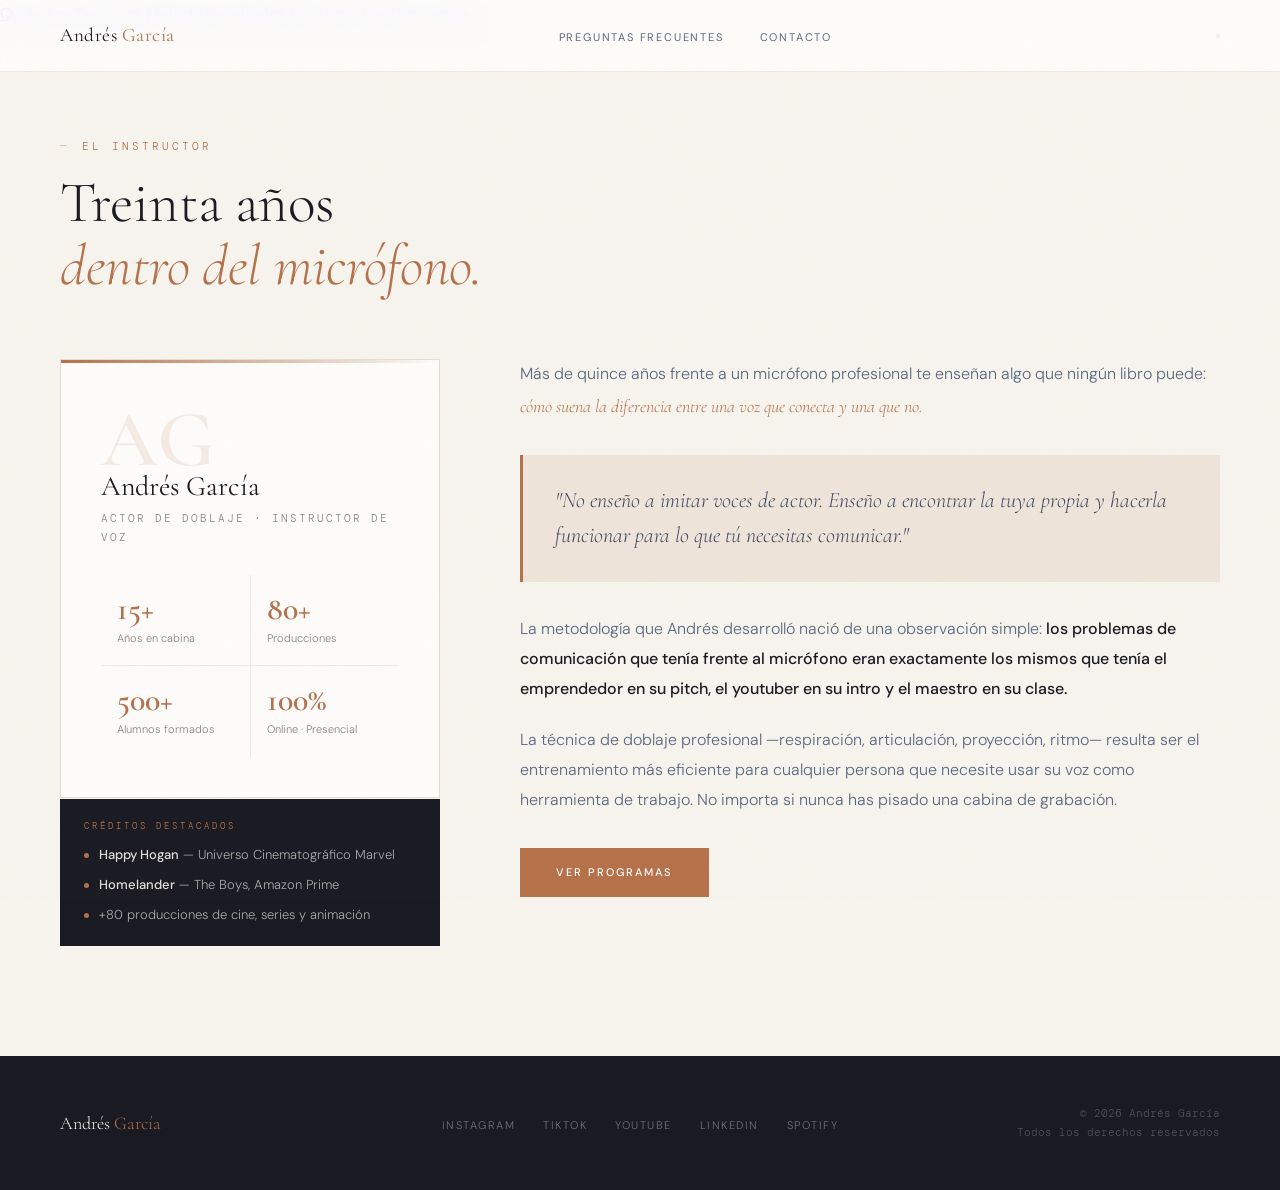
==== Pages/Acerca.html @ 33f65201 "Update: Added new folders and structure" ====
<!DOCTYPE html>
<html>
    <head>
        <meta charset="UTF-8">
        <meta name="viewport" content="width=device-width, initial-scale=1.0">
        <title>Andrés García — Acerca de Mi</title>
        <link rel="preconnect" href="https://fonts.googleapis.com">
        <link rel="stylesheet" href="../Style/style.css">
        <link href="https://fonts.googleapis.com/css2?family=Cormorant+Garamond:ital,wght@0,300;0,400;0,600;1,300;1,400&family=DM+Sans:wght@300;400;500&family=DM+Mono:wght@400&display=swap" rel="stylesheet">
    </head>

    <body>
    <!-- NAV -->
    <nav id="main-nav">
        <a href="../index.html" class="nav-name">Andrés <span>García</span></a>
            <ul class="nav-links">
                <li><a href="Faq.html">Preguntas frecuentes</a></li>
                <li><a href="../index.html#contacto">Contacto</a></li>
            </ul>
              <!-- <a href="#servicios" class="nav-cta">Ver Programas</a> -->
        <button class="nav-hamburger" id="hamburger" aria-label="Menú" onclick="toggleMenu()">
            <span></span><span></span><span></span>
        </button>
    </nav>

    <!-- MOBILE MENU -->
    <div class="mobile-menu" id="mobile-menu">
    <a href="#quien"       onclick="closeMenu()">Quién soy</a>
    <a href="#servicios"   onclick="closeMenu()">Servicios</a>
    <a href="#metodo"      onclick="closeMenu()">Método</a>
    <a href="#testimonios" onclick="closeMenu()">Resultados</a>
    <a href="#contacto"    onclick="closeMenu()">Contacto</a>
    <a href="#servicios" class="m-cta" onclick="closeMenu()">Ver Programas →</a>
    </div>

    <!-- QUIÉN ES -->
    <section id="quien" class="reveal">
    <div class="s-tag">El instructor</div>
    <h2>Treinta años<br><em>dentro del micrófono.</em></h2>
    <div class="quien-grid">
        <div>
        <div class="quien-card">
            <div class="quien-initial">AG</div>
            <div class="quien-name">Andrés García</div>
            <div class="quien-title">Actor de Doblaje · Instructor de Voz</div>
            <div class="quien-stats">
            <div class="qs">
                <div class="qs-num">15+</div>
                <div class="qs-label">Años en cabina</div>
            </div>
            <div class="qs">
                <div class="qs-num">80+</div>
                <div class="qs-label">Producciones</div>
            </div>
            <div class="qs">
                <div class="qs-num">500+</div>
                <div class="qs-label">Alumnos formados</div>
            </div>
            <div class="qs">
                <div class="qs-num">100%</div>
                <div class="qs-label">Online · Presencial</div>
            </div>
            </div>
        </div>
        <div class="cred-box">
            <div class="cb-label">Créditos destacados</div>
            <div class="cb-items">
            <div class="cb-item">
                <div class="cb-dot"></div>
                <div class="cb-text"><strong>Happy Hogan</strong> — Universo Cinematográfico Marvel</div>
            </div>
            <div class="cb-item">
                <div class="cb-dot"></div>
                <div class="cb-text"><strong>Homelander</strong> — The Boys, Amazon Prime</div>
            </div>
            <div class="cb-item">
                <div class="cb-dot"></div>
                <div class="cb-text">+80 producciones de cine, series y animación</div>
            </div>
            </div>
        </div>
        </div>

        <div class="quien-bio">
        <p>
            Más de quince años frente a un micrófono profesional te enseñan algo que ningún libro puede: <em>cómo suena la diferencia entre una voz que conecta y una que no.</em>
        </p>
        <div class="quien-pull">
            "No enseño a imitar voces de actor. Enseño a encontrar la tuya propia y hacerla funcionar para lo que tú necesitas comunicar."
        </div>
        <p>
            La metodología que Andrés desarrolló nació de una observación simple: <strong>los problemas de comunicación que tenía frente al micrófono eran exactamente los mismos que tenía el emprendedor en su pitch, el youtuber en su intro y el maestro en su clase.</strong>
        </p>
        <p>
            La técnica de doblaje profesional —respiración, articulación, proyección, ritmo— resulta ser el entrenamiento más eficiente para cualquier persona que necesite usar su voz como herramienta de trabajo. No importa si nunca has pisado una cabina de grabación.
        </p>
        <a href="#servicios" class="btn-primary" style="margin-top:12px;">Ver Programas</a>
        </div>
    </div>
    </section>

    <!-- FOOTER -->
    <footer>
        <div class="ft-name">Andrés <span>García</span></div>
            <ul class="ft-links">
                <li><a href="#">Instagram</a></li>
                <li><a href="#">TikTok</a></li>
                <li><a href="#">YouTube</a></li>
                <li><a href="#">LinkedIn</a></li>
                <li><a href="#">Spotify</a></li>
            </ul>
        <div class="ft-right">© 2026 Andrés García<br>Todos los derechos reservados</div>
    </footer>


        <script>

        // ── NAV SCROLL ──
        window.addEventListener('scroll', () => {
        document.getElementById('main-nav').classList.toggle('scrolled', scrollY > 40);
        });

        // ── AUDIENCE TABS ──
        function switchAudience(id, btn) {
        document.querySelectorAll('.an-btn').forEach(b => b.classList.remove('active'));
        document.querySelectorAll('.audience-panel').forEach(p => p.classList.remove('active'));
        btn.classList.add('active');
        document.getElementById('panel-' + id).classList.add('active');
        }

        // ── FAQ ──
        function toggleFaq(btn) {
        const item = btn.parentElement;
        const isOpen = item.classList.contains('open');
        document.querySelectorAll('.faq-item').forEach(i => i.classList.remove('open'));
        if (!isOpen) item.classList.add('open');
        }

        // ── SCROLL REVEAL ──
        const observer = new IntersectionObserver(entries => {
        entries.forEach(e => { if (e.isIntersecting) e.target.classList.add('visible'); });
        }, { threshold: 0.08 });
        document.querySelectorAll('.reveal').forEach(el => observer.observe(el));

        // ── MOBILE MENU ──
        function toggleMenu() {
        const menu = document.getElementById('mobile-menu');
        const btn  = document.getElementById('hamburger');
        menu.classList.toggle('open');
        btn.classList.toggle('open');
        document.body.style.overflow = menu.classList.contains('open') ? 'hidden' : '';
        }
        function closeMenu() {
        document.getElementById('mobile-menu').classList.remove('open');
        document.getElementById('hamburger').classList.remove('open');
        document.body.style.overflow = '';
        }
        // Close menu on resize to desktop
        window.addEventListener('resize', () => {
        if (window.innerWidth > 768) closeMenu();
        });
        </script>

    </body>
</html>
---- Style/style.css ----
:root {
  --ink:     #1A1A22;
  --ink-2:   #2E2E3A;
  --slate:   #3D4860;
  --slate-l: #5A6880;
  --copper:  #B5714A;
  --copper-l:#D4916A;
  --copper-dim: rgba(181,113,74,0.12);
  --cream:   #F7F4EE;
  --cream-2: #EDEAE2;
  --cream-3: #E2DDD4;
  --muted:   #8A8680;
  --white:   #FDFCFA;
  --fs-xs:   11px;
  --fs-sm:   13px;
  --fs-base: 16px;
  --fs-lg:   20px;
  --fs-xl:   28px;
}

*, *::before, *::after { box-sizing: border-box; margin: 0; padding: 0; }
html { scroll-behavior: smooth; font-size: 16px; }

body {
  background: var(--white);
  color: var(--ink);
  font-family: 'DM Sans', sans-serif;
  font-weight: 300;
  line-height: 1.7;
  overflow-x: hidden;
}

/* ── GRAIN OVERLAY ── */
body::before {
  content: '';
  position: fixed; inset: 0; z-index: 999;
  pointer-events: none;
  opacity: 0.025;
  background-image: url("data:image/svg+xml,%3Csvg viewBox='0 0 256 256' xmlns='http://www.w3.org/2000/svg'%3E%3Cfilter id='noise'%3E%3CfeTurbulence type='fractalNoise' baseFrequency='0.9' numOctaves='4' stitchTiles='stitch'/%3E%3C/filter%3E%3Crect width='100%25' height='100%25' filter='url(%23noise)'/%3E%3C/svg%3E");
  background-size: 200px;
}

/* ── NAV ── */
nav {
  position: fixed; top: 0; left: 0; right: 0; z-index: 100;
  padding: 0 60px;
  height: 72px;
  display: flex; align-items: center; justify-content: space-between;
  background: rgba(253,252,250,0.92);
  backdrop-filter: blur(12px);
  border-bottom: 1px solid var(--cream-2);
  transition: box-shadow 0.3s;
}
nav.scrolled { box-shadow: 0 2px 24px rgba(26,26,34,0.06); }

.nav-name {
  font-family: 'Cormorant Garamond', serif;
  font-size: 19px; font-weight: 400;
  letter-spacing: 0.5px;
  color: var(--ink); text-decoration: none;
}
.nav-name span { color: var(--copper); }

.nav-links { display: flex; gap: 36px; list-style: none; }
.nav-links a {
  text-decoration: none; color: var(--slate-l);
  font-size: var(--fs-xs); letter-spacing: 1.8px; text-transform: uppercase;
  font-weight: 400; transition: color 0.25s;
}
.nav-links a:hover { color: var(--copper); }

.nav-cta {
  background: var(--ink); color: var(--cream);
  padding: 11px 26px; text-decoration: none;
  font-size: var(--fs-xs); letter-spacing: 2px; text-transform: uppercase;
  font-weight: 500; transition: background 0.25s, transform 0.2s;
  font-family: 'DM Sans', sans-serif;
}
.nav-cta:hover { background: var(--slate); transform: translateY(-1px); }

/* ── HERO ── */
#hero {
  min-height: 100vh;
  display: grid; grid-template-columns: 1fr 1fr;
  padding-top: 72px;
  position: relative; overflow: hidden;
}

.hero-left {
  padding: 100px 60px 80px;
  display: flex; flex-direction: column; justify-content: center;
  position: relative; z-index: 2;
}

.hero-right {
  background: var(--ink);
  position: relative; overflow: hidden;
  display: flex; align-items: center; justify-content: center;
}

/* Animated concentric arcs representing sound waves */
.arc-container {
  position: absolute; inset: 0;
  display: flex; align-items: center; justify-content: center;
  overflow: hidden;
}
.arc {
  position: absolute;
  border: 1px solid rgba(181,113,74,0.2);
  border-radius: 50%;
  animation: arcPulse 3s ease-in-out infinite;
}
@keyframes arcPulse {
  0%, 100% { opacity: 0.15; transform: scale(1); }
  50%       { opacity: 0.4;  transform: scale(1.03); }
}

.hero-mic {
  position: relative; z-index: 2;
  text-align: center;
}
.mic-symbol {
  font-size: 80px; display: block;
  filter: drop-shadow(0 0 40px rgba(181,113,74,0.3));
  animation: float 4s ease-in-out infinite;
}
@keyframes float {
  0%, 100% { transform: translateY(0); }
  50%       { transform: translateY(-10px); }
}

.hero-credential {
  margin-top: 28px; padding: 16px 24px;
  border: 1px solid rgba(181,113,74,0.25);
  background: rgba(181,113,74,0.08);
  text-align: center;
}
.cred-label {
  font-size: 9px; letter-spacing: 3px; text-transform: uppercase;
  color: var(--copper); display: block; margin-bottom: 8px;
  font-family: 'DM Mono', monospace;
}
.cred-names {
  font-family: 'Cormorant Garamond', serif;
  font-size: 15px; font-style: italic;
  color: rgba(247,244,238,0.7); line-height: 1.6;
}

.hero-eyebrow {
  font-size: var(--fs-xs); letter-spacing: 3px; text-transform: uppercase;
  color: var(--copper); margin-bottom: 28px;
  display: flex; align-items: center; gap: 14px;
  font-family: 'DM Mono', monospace;
}
.hero-eyebrow::before {
  content: ''; width: 32px; height: 1px; background: var(--copper);
}

h1 {
  font-family: 'Cormorant Garamond', serif;
  font-size: clamp(48px, 5.5vw, 80px);
  font-weight: 300; line-height: 1.05;
  letter-spacing: -0.5px;
  margin-bottom: 8px;
}
h1 strong {
  font-weight: 600; display: block;
  color: var(--slate);
}
h1 em {
  font-style: italic; color: var(--copper);
  display: block;
}

.hero-tagline {
  font-family: 'Cormorant Garamond', serif;
  font-size: 20px; font-style: italic;
  color: var(--muted); margin: 24px 0 40px;
  line-height: 1.6; max-width: 400px;
  border-left: 2px solid var(--copper-dim);
  padding-left: 20px;
}

.hero-btns { display: flex; gap: 14px; flex-wrap: wrap; }
.btn-primary {
  background: var(--copper); color: var(--white);
  padding: 15px 36px; border: none; cursor: pointer;
  font-family: 'DM Sans', sans-serif;
  font-size: var(--fs-xs); font-weight: 500;
  letter-spacing: 2px; text-transform: uppercase;
  text-decoration: none; display: inline-block;
  transition: background 0.25s, transform 0.2s, box-shadow 0.3s;
}
.btn-primary:hover {
  background: var(--copper-l);
  transform: translateY(-2px);
  box-shadow: 0 8px 28px rgba(181,113,74,0.3);
}
.btn-outline {
  background: transparent; color: var(--ink);
  padding: 14px 36px;
  border: 1px solid var(--cream-3);
  cursor: pointer; font-family: 'DM Sans', sans-serif;
  font-size: var(--fs-xs); letter-spacing: 2px; text-transform: uppercase;
  text-decoration: none; display: inline-block;
  transition: border-color 0.25s, color 0.25s;
}
.btn-outline:hover { border-color: var(--copper); color: var(--copper); }

/* Use cases strip */
.use-strip {
  margin-top: 56px; padding-top: 32px;
  border-top: 1px solid var(--cream-2);
  display: flex; gap: 28px; flex-wrap: wrap;
}
.use-item {
  display: flex; align-items: center; gap: 8px;
}
.use-dot {
  width: 6px; height: 6px; background: var(--copper);
  border-radius: 50%; flex-shrink: 0;
}
.use-text {
  font-size: var(--fs-xs); letter-spacing: 1px;
  color: var(--muted); text-transform: uppercase;
}

/* ── SECTION BASE ── */
section { padding: 110px 60px; }
.s-tag {
  font-size: var(--fs-xs); letter-spacing: 3px; text-transform: uppercase;
  color: var(--copper); margin-bottom: 16px;
  font-family: 'DM Mono', monospace;
  display: flex; align-items: center; gap: 12px;
}
.s-tag::before { content: '—'; opacity: 0.5; }

h2 {
  font-family: 'Cormorant Garamond', serif;
  font-size: clamp(36px, 4.5vw, 60px);
  font-weight: 300; line-height: 1.1;
  letter-spacing: -0.3px;
  margin-bottom: 20px;
}
h2 em { font-style: italic; color: var(--copper); }
h2 strong { font-weight: 600; }

/* ── PROBLEMA / PROPUESTA ── */
#problema {
  background: var(--ink);
  color: var(--cream);
  display: grid; grid-template-columns: 1fr 1fr;
  gap: 100px; align-items: center;
}
#problema h2 { color: var(--cream); }
#problema h2 em { color: var(--copper-l); }
#problema .s-tag { color: var(--copper-l); }
#problema .s-tag::before { color: rgba(212,145,106,0.4); }

.problema-intro {
  font-family: 'Cormorant Garamond', serif;
  font-size: 22px; font-style: italic;
  color: rgba(247,244,238,0.6); line-height: 1.7;
  margin-bottom: 32px;
}
.problema-p {
  font-size: 15px; color: rgba(247,244,238,0.55);
  line-height: 1.9; margin-bottom: 16px;
}
.problema-p strong { color: rgba(247,244,238,0.85); font-weight: 500; }

.use-cases-grid {
  display: grid; grid-template-columns: 1fr 1fr;
  gap: 2px;
}
.use-case {
  background: var(--ink-2);
  padding: 32px 28px;
  border: 1px solid rgba(255,255,255,0.05);
  transition: border-color 0.3s, background 0.3s;
  cursor: default;
}
.use-case:hover {
  border-color: rgba(181,113,74,0.3);
  background: rgba(181,113,74,0.05);
}
.uc-icon { font-size: 28px; margin-bottom: 16px; display: block; }
.uc-title {
  font-family: 'Cormorant Garamond', serif;
  font-size: 20px; font-weight: 600;
  color: var(--cream); margin-bottom: 8px;
  line-height: 1.2;
}
.uc-desc {
  font-size: 13px; color: rgba(247,244,238,0.45);
  line-height: 1.7;
}
.uc-need {
  margin-top: 14px; padding-top: 14px;
  border-top: 1px solid rgba(255,255,255,0.06);
  font-size: var(--fs-xs); letter-spacing: 1.5px; text-transform: uppercase;
  color: var(--copper);
  font-family: 'DM Mono', monospace;
}

/* ── QUIÉN ES ── */
#quien { background: var(--cream); }
.quien-grid {
  display: grid; grid-template-columns: 380px 1fr;
  gap: 80px; align-items: start;
  margin-top: 60px;
}
.quien-card {
  background: var(--white);
  border: 1px solid var(--cream-3);
  padding: 40px;
  position: relative;
}
.quien-card::before {
  content: '';
  position: absolute; top: 0; left: 0; right: 0; height: 3px;
  background: linear-gradient(to right, var(--copper), transparent);
}
.quien-initial {
  font-family: 'Cormorant Garamond', serif;
  font-size: 80px; font-weight: 600;
  color: var(--copper-dim); line-height: 1;
  margin-bottom: -10px;
}
.quien-name {
  font-family: 'Cormorant Garamond', serif;
  font-size: 28px; font-weight: 400;
  color: var(--ink); line-height: 1.2; margin-bottom: 6px;
}
.quien-title {
  font-size: var(--fs-xs); letter-spacing: 2px; text-transform: uppercase;
  color: var(--muted); margin-bottom: 28px;
  font-family: 'DM Mono', monospace;
}
.quien-stats {
  display: grid; grid-template-columns: 1fr 1fr;
  gap: 1px; background: var(--cream-2);
  margin-top: 28px;
}
.qs {
  background: var(--white); padding: 18px 16px;
}
.qs-num {
  font-family: 'Cormorant Garamond', serif;
  font-size: 32px; font-weight: 600;
  color: var(--copper); line-height: 1;
}
.qs-label { font-size: 11px; color: var(--muted); margin-top: 4px; }

.cred-box {
  background: var(--ink); padding: 20px 24px;
  margin-top: 1px;
}
.cb-label {
  font-size: 9px; letter-spacing: 3px; text-transform: uppercase;
  color: var(--copper); margin-bottom: 10px;
  font-family: 'DM Mono', monospace;
}
.cb-items { display: flex; flex-direction: column; gap: 8px; }
.cb-item {
  display: flex; align-items: center; gap: 10px;
}
.cb-dot { width: 5px; height: 5px; background: var(--copper); border-radius: 50%; flex-shrink: 0; }
.cb-text { font-size: 13px; color: rgba(247,244,238,0.65); }
.cb-text strong { color: rgba(247,244,238,0.9); font-weight: 500; }

.quien-bio p {
  font-size: 16px; color: var(--slate-l);
  line-height: 1.9; margin-bottom: 20px;
}
.quien-bio p strong { color: var(--ink); font-weight: 500; }
.quien-bio p em {
  font-family: 'Cormorant Garamond', serif;
  font-style: italic; font-size: 18px; color: var(--copper);
}

.quien-pull {
  margin: 32px 0;
  padding: 28px 32px;
  background: var(--copper-dim);
  border-left: 3px solid var(--copper);
  font-family: 'Cormorant Garamond', serif;
  font-size: 22px; font-style: italic;
  color: var(--slate); line-height: 1.6;
}

/* ── SERVICIOS ── */
#servicios { background: var(--white); }
.audience-nav {
  display: flex; gap: 0; margin: 48px 0 0;
  border-bottom: 1px solid var(--cream-2);
}
.an-btn {
  background: none; border: none; cursor: pointer;
  padding: 16px 32px; color: var(--muted);
  font-family: 'DM Sans', sans-serif;
  font-size: var(--fs-xs); letter-spacing: 2px; text-transform: uppercase;
  position: relative; transition: color 0.25s;
  font-weight: 400;
}
.an-btn::after {
  content: ''; position: absolute; bottom: -1px; left: 0; right: 0; height: 2px;
  background: var(--copper); transform: scaleX(0); transition: transform 0.3s;
}
.an-btn.active { color: var(--copper); }
.an-btn.active::after { transform: scaleX(1); }

.audience-panel { display: none; padding: 48px 0 0; }
.audience-panel.active { display: block; }

.panel-intro {
  display: grid; grid-template-columns: 1fr 2fr;
  gap: 60px; margin-bottom: 40px; align-items: start;
}
.pi-head {
  font-family: 'Cormorant Garamond', serif;
  font-size: 26px; font-weight: 300; line-height: 1.3;
  color: var(--slate);
}
.pi-head strong { font-weight: 600; color: var(--ink); }
.pi-desc { font-size: 15px; color: var(--muted); line-height: 1.9; }

.services-grid {
  display: grid; grid-template-columns: repeat(3, 1fr);
  gap: 2px; background: var(--cream-2);
}
.svc-card {
  background: var(--white); padding: 36px 32px;
  transition: background 0.25s;
  position: relative;
}
.svc-card:hover { background: var(--cream); }
.svc-num {
  font-family: 'DM Mono', monospace;
  font-size: 11px; color: var(--copper);
  margin-bottom: 20px; opacity: 0.7;
}
.svc-name {
  font-family: 'Cormorant Garamond', serif;
  font-size: 22px; font-weight: 600;
  line-height: 1.2; margin-bottom: 12px;
  color: var(--ink);
}
.svc-desc {
  font-size: 14px; color: var(--muted); line-height: 1.8;
  margin-bottom: 24px;
}
.svc-tags { display: flex; flex-wrap: wrap; gap: 6px; }
.svc-tag {
  font-size: 10px; letter-spacing: 1.2px; text-transform: uppercase;
  padding: 5px 10px; background: var(--cream-2);
  color: var(--muted); font-family: 'DM Mono', monospace;
}

/* Featured service highlight */
.svc-card.featured {
  background: var(--ink); color: var(--cream);
}
.svc-card.featured:hover { background: var(--ink-2); }
.svc-card.featured .svc-name { color: var(--cream); }
.svc-card.featured .svc-desc { color: rgba(247,244,238,0.5); }
.svc-card.featured .svc-tag {
  background: rgba(255,255,255,0.06);
  color: rgba(247,244,238,0.5);
}
.svc-card.featured .svc-num { color: var(--copper); }
.svc-badge {
  display: inline-block; background: var(--copper);
  color: var(--white); font-size: 9px;
  letter-spacing: 2px; text-transform: uppercase;
  padding: 4px 10px; margin-bottom: 14px;
  font-family: 'DM Mono', monospace;
}

.svc-link {
  display: inline-flex; align-items: center; gap: 6px;
  margin-top: 20px; color: var(--copper);
  font-size: var(--fs-xs); letter-spacing: 1.5px; text-transform: uppercase;
  text-decoration: none; transition: gap 0.25s;
  font-family: 'DM Sans', sans-serif;
}
.svc-link:hover { gap: 10px; }
.svc-card.featured .svc-link { color: var(--copper-l); }

/* ── MÉTODO ── */
#metodo {
  background: var(--cream);
  overflow: hidden;
}
.metodo-intro {
  display: grid; grid-template-columns: 1fr 1fr;
  gap: 80px; align-items: end; margin-bottom: 72px;
}
.metodo-desc { font-size: 16px; color: var(--muted); line-height: 1.9; }

.steps-row {
  display: grid; grid-template-columns: repeat(4, 1fr);
  position: relative;
}
.steps-row::before {
  content: '';
  position: absolute; top: 28px; left: 10%; right: 10%; height: 1px;
  background: linear-gradient(to right, var(--cream-3), var(--copper), var(--cream-3));
  z-index: 0;
}
.step {
  padding: 0 24px; text-align: center;
  position: relative; z-index: 1;
}
.step-num {
  width: 56px; height: 56px;
  background: var(--white); border: 1px solid var(--cream-3);
  border-radius: 50%;
  display: flex; align-items: center; justify-content: center;
  margin: 0 auto 24px;
  font-family: 'Cormorant Garamond', serif;
  font-size: 22px; font-weight: 600; color: var(--copper);
  transition: background 0.3s, border-color 0.3s;
}
.step:hover .step-num {
  background: var(--copper); color: var(--white);
  border-color: var(--copper);
}
.step-title {
  font-family: 'Cormorant Garamond', serif;
  font-size: 18px; font-weight: 600;
  margin-bottom: 10px; color: var(--ink);
}
.step-desc { font-size: 13px; color: var(--muted); line-height: 1.7; }

/* ── TESTIMONIOS ── */
#testimonios { background: var(--white); }
.testi-layout {
  display: grid; grid-template-columns: 1fr 1fr;
  gap: 2px; margin-top: 56px; background: var(--cream-2);
}
.testi-card {
  background: var(--white); padding: 44px;
  position: relative;
}
.testi-card:first-child {
  grid-row: span 2;
  background: var(--ink);
}
.testi-mark {
  font-family: 'Cormorant Garamond', serif;
  font-size: 60px; color: var(--copper);
  opacity: 0.3; line-height: 1; margin-bottom: 8px;
}
.testi-card:first-child .testi-mark { opacity: 0.5; }
.testi-q {
  font-family: 'Cormorant Garamond', serif;
  font-size: 20px; font-style: italic;
  line-height: 1.7; margin-bottom: 28px;
  color: var(--slate);
}
.testi-card:first-child .testi-q {
  color: rgba(247,244,238,0.8);
  font-size: 22px;
}
.testi-author {
  display: flex; align-items: center; gap: 14px;
}
.testi-av {
  width: 44px; height: 44px;
  background: var(--cream-2);
  display: flex; align-items: center; justify-content: center;
  font-size: 18px; flex-shrink: 0;
  border: 1px solid var(--cream-3);
}
.testi-card:first-child .testi-av {
  background: rgba(255,255,255,0.08);
  border-color: rgba(255,255,255,0.1);
}
.testi-name { font-size: 14px; font-weight: 500; }
.testi-card:first-child .testi-name { color: rgba(247,244,238,0.9); }
.testi-role { font-size: 11px; color: var(--muted); margin-top: 2px; }
.testi-card:first-child .testi-role { color: rgba(247,244,238,0.4); }
.testi-context {
  display: inline-block; margin-bottom: 20px;
  font-size: 9px; letter-spacing: 2px; text-transform: uppercase;
  color: var(--copper); font-family: 'DM Mono', monospace;
  padding: 4px 10px; background: var(--copper-dim);
}

/* ── FAQ ── */
#faq { background: var(--cream); }
.faq-wrap {
  display: grid; grid-template-columns: 1fr 2fr;
  gap: 80px; margin-top: 60px; align-items: start;
}
.faq-aside p { font-size: 15px; color: var(--muted); line-height: 1.8; margin-top: 20px; }
.faq-aside .btn-outline { margin-top: 28px; display: inline-block; }

.faq-item {
  border-bottom: 1px solid var(--cream-3);
}
.faq-q {
  width: 100%; background: none; border: none; cursor: pointer;
  text-align: left; padding: 22px 0;
  display: flex; align-items: flex-start; justify-content: space-between;
  gap: 20px; color: var(--ink);
  font-family: 'DM Sans', sans-serif; font-size: 15px;
  font-weight: 400; transition: color 0.25s;
}
.faq-q:hover { color: var(--copper); }
.faq-icon {
  flex-shrink: 0; margin-top: 2px;
  width: 22px; height: 22px;
  border: 1px solid var(--cream-3);
  display: flex; align-items: center; justify-content: center;
  font-size: 16px; color: var(--copper);
  transition: transform 0.3s, border-color 0.3s;
}
.faq-item.open .faq-icon { transform: rotate(45deg); border-color: var(--copper); }
.faq-a {
  max-height: 0; overflow: hidden;
  transition: max-height 0.4s ease, padding 0.3s;
  font-size: 14px; color: var(--muted); line-height: 1.9;
}
.faq-item.open .faq-a { max-height: 200px; padding-bottom: 22px; }

/* ── CTA BAND ── */
#cta-band {
  background: var(--copper);
  padding: 90px 60px;
  display: grid; grid-template-columns: 1fr auto;
  gap: 60px; align-items: center;
  position: relative; overflow: hidden;
}
#cta-band::before {
  content: '';
  position: absolute; right: -80px; top: -80px;
  width: 300px; height: 300px;
  border: 1px solid rgba(255,255,255,0.15); border-radius: 50%;
}
#cta-band::after {
  content: '';
  position: absolute; right: -20px; top: -20px;
  width: 180px; height: 180px;
  border: 1px solid rgba(255,255,255,0.1); border-radius: 50%;
}
.cta-text h2 {
  font-family: 'Cormorant Garamond', serif;
  font-size: clamp(32px, 4vw, 52px);
  font-weight: 300; color: var(--white);
  line-height: 1.1; margin-bottom: 16px;
}
.cta-text h2 em { font-style: italic; }
.cta-text h2 strong { font-weight: 600; }
.cta-text p { color: rgba(255,255,255,0.7); font-size: 16px; }
.btn-white {
  background: var(--white); color: var(--copper);
  padding: 18px 44px; text-decoration: none;
  font-family: 'DM Sans', sans-serif;
  font-size: var(--fs-xs); font-weight: 500;
  letter-spacing: 2px; text-transform: uppercase;
  white-space: nowrap; transition: background 0.25s, transform 0.2s;
  display: inline-block;
}
.btn-white:hover { background: var(--cream); transform: translateY(-2px); }

/* ── CONTACTO ── */
#contacto { background: var(--white); }
.contact-wrap {
  display: grid; grid-template-columns: 1fr 1fr;
  gap: 80px; margin-top: 60px;
}
.contact-paths { display: flex; flex-direction: column; gap: 10px; }
.cp-item {
  display: flex; align-items: center; gap: 16px;
  padding: 20px 24px; background: var(--cream);
  border: 1px solid var(--cream-2);
  cursor: pointer; text-decoration: none;
  transition: border-color 0.25s, background 0.25s;
}
.cp-item:hover { border-color: var(--copper); background: var(--white); }
.cp-icon { font-size: 22px; flex-shrink: 0; }
.cp-label {
  font-size: 9px; letter-spacing: 2px; text-transform: uppercase;
  color: var(--muted); font-family: 'DM Mono', monospace;
}
.cp-title { font-size: 14px; font-weight: 500; color: var(--ink); margin-top: 3px; }

.contact-form { display: flex; flex-direction: column; gap: 18px; }
.cf-row { display: grid; grid-template-columns: 1fr 1fr; gap: 18px; }
.cf-group { display: flex; flex-direction: column; gap: 8px; }
.cf-label {
  font-size: 9px; letter-spacing: 2.5px; text-transform: uppercase;
  color: var(--muted); font-family: 'DM Mono', monospace;
}
.cf-group input,
.cf-group select,
.cf-group textarea {
  background: var(--cream); border: 1px solid var(--cream-3);
  color: var(--ink); padding: 14px 16px;
  font-family: 'DM Sans', sans-serif; font-size: 14px;
  outline: none; transition: border-color 0.25s, background 0.25s;
  appearance: none; width: 100%;
}
.cf-group input:focus,
.cf-group select:focus,
.cf-group textarea:focus {
  border-color: var(--copper); background: var(--white);
}
.cf-group textarea { resize: vertical; min-height: 100px; }

/* ── FOOTER ── */
footer {
  background: var(--ink); padding: 48px 60px;
  display: grid; grid-template-columns: 1fr auto 1fr;
  align-items: center; gap: 40px;
}
.ft-name {
  font-family: 'Cormorant Garamond', serif;
  font-size: 18px; color: var(--cream);
}
.ft-name span { color: var(--copper); }
.ft-links {
  display: flex; gap: 28px; justify-content: center; list-style: none;
}
.ft-links a {
  text-decoration: none; color: rgba(247,244,238,0.4);
  font-size: var(--fs-xs); letter-spacing: 1.5px; text-transform: uppercase;
  transition: color 0.25s;
}
.ft-links a:hover { color: var(--copper); }
.ft-right {
  text-align: right; font-size: 11px;
  color: rgba(247,244,238,0.25);
  font-family: 'DM Mono', monospace;
}

/* ── SCROLL REVEAL ── */
.reveal {
  opacity: 0; transform: translateY(24px);
  transition: opacity 0.7s ease, transform 0.7s ease;
}
.reveal.visible { opacity: 1; transform: translateY(0); }
.reveal-delay-1 { transition-delay: 0.1s; }
.reveal-delay-2 { transition-delay: 0.2s; }
.reveal-delay-3 { transition-delay: 0.3s; }

/* ── SCROLLBAR ── */
::-webkit-scrollbar { width: 3px; }
::-webkit-scrollbar-track { background: var(--cream); }
::-webkit-scrollbar-thumb { background: var(--copper); }

/* ════════════════════════════════
   RESPONSIVE — TABLET (≤ 1024px)
   ════════════════════════════════ */
@media (max-width: 1024px) {
  nav { padding: 0 32px; }
  .nav-links { gap: 22px; }
  .nav-links a { font-size: 10px; }

  #hero { grid-template-columns: 1fr; min-height: auto; }
  .hero-left { padding: 96px 32px 60px; }
  .hero-right { min-height: 360px; }

  section { padding: 80px 32px; }

  #problema { grid-template-columns: 1fr; gap: 48px; padding: 80px 32px; }
  .use-cases-grid { grid-template-columns: 1fr 1fr; }

  .quien-grid { grid-template-columns: 1fr; gap: 48px; }

  .metodo-intro { grid-template-columns: 1fr; gap: 24px; }
  .steps-row { grid-template-columns: 1fr 1fr; gap: 48px 32px; }
  .steps-row::before { display: none; }

  .testi-layout { grid-template-columns: 1fr; }
  .testi-card:first-child { grid-row: span 1; }

  .faq-wrap { grid-template-columns: 1fr; gap: 40px; }

  #cta-band { grid-template-columns: 1fr; gap: 32px; padding: 60px 32px; }

  .contact-wrap { grid-template-columns: 1fr; gap: 48px; }

  footer { grid-template-columns: 1fr; gap: 24px; text-align: center; }
  .ft-right { text-align: center; }
  .ft-links { justify-content: center; }

  .services-grid { grid-template-columns: 1fr 1fr; }
  .panel-intro { grid-template-columns: 1fr; gap: 16px; }
}

/* ════════════════════════════════
   RESPONSIVE — MOBILE (≤ 768px)
   ════════════════════════════════ */
@media (max-width: 768px) {

  /* NAV MOBILE */
  nav { padding: 0 20px; height: 64px; }
  .nav-links { display: none; }
  .nav-cta { display: none; }

  .nav-hamburger {
    display: flex; flex-direction: column;
    justify-content: center; gap: 5px;
    background: none; border: none; cursor: pointer;
    padding: 8px; margin-left: auto;
  }
  .nav-hamburger span {
    display: block; width: 22px; height: 1.5px;
    background: var(--ink); transition: all 0.3s;
  }
  .nav-hamburger.open span:nth-child(1) { transform: translateY(6.5px) rotate(45deg); }
  .nav-hamburger.open span:nth-child(2) { opacity: 0; transform: scaleX(0); }
  .nav-hamburger.open span:nth-child(3) { transform: translateY(-6.5px) rotate(-45deg); }

  .mobile-menu {
    display: none;
    position: fixed; top: 64px; left: 0; right: 0; bottom: 0;
    background: rgba(253,252,250,0.98);
    backdrop-filter: blur(16px);
    z-index: 99; padding: 32px 28px;
    flex-direction: column; gap: 0;
    border-top: 1px solid var(--cream-2);
    overflow-y: auto;
  }
  .mobile-menu.open { display: flex; }
  .mobile-menu a {
    display: block; padding: 18px 0;
    border-bottom: 1px solid var(--cream-2);
    text-decoration: none; color: var(--ink);
    font-size: 24px; font-family: 'Cormorant Garamond', serif;
    font-weight: 300; transition: color 0.2s;
  }
  .mobile-menu a:hover { color: var(--copper); }
  .mobile-menu .m-cta {
    display: block; margin-top: 28px;
    background: var(--copper); color: var(--white) !important;
    text-align: center; padding: 16px;
    font-family: 'DM Sans', sans-serif;
    font-size: 11px; letter-spacing: 2px; text-transform: uppercase;
    font-weight: 500; border: none; border-bottom: none !important;
  }

  /* HERO MOBILE */
  #hero { grid-template-columns: 1fr; }
  .hero-left { padding: 84px 20px 48px; }
  .hero-right { min-height: 280px; }
  .mic-symbol { font-size: 56px; }
  .hero-credential { padding: 12px 16px; }
  .hero-tagline { font-size: 17px; margin: 16px 0 28px; }
  .hero-btns { flex-direction: column; }
  .btn-primary, .btn-outline { text-align: center; padding: 15px 24px; }
  .use-strip { gap: 14px; margin-top: 32px; flex-wrap: wrap; }

  /* SECTIONS MOBILE */
  section { padding: 56px 20px; }
  h2 { font-size: clamp(28px, 8vw, 42px); }

  /* PROBLEMA */
  #problema { padding: 56px 20px; grid-template-columns: 1fr; gap: 40px; }
  .use-cases-grid { grid-template-columns: 1fr; gap: 2px; }

  /* QUIÉN */
  .quien-grid { grid-template-columns: 1fr; gap: 28px; }
  .quien-stats { grid-template-columns: 1fr 1fr; }

  /* SERVICIOS */
  .audience-nav {
    overflow-x: auto; -webkit-overflow-scrolling: touch;
    white-space: nowrap; padding-bottom: 2px;
  }
  .audience-nav::-webkit-scrollbar { display: none; }
  .an-btn { padding: 14px 18px; font-size: 10px; }
  .services-grid { grid-template-columns: 1fr; }
  .panel-intro { grid-template-columns: 1fr; gap: 12px; }

  /* MÉTODO */
  .metodo-intro { grid-template-columns: 1fr; gap: 20px; }
  .steps-row {
    grid-template-columns: 1fr; gap: 28px;
  }
  .steps-row::before { display: none; }
  .step {
    text-align: left; display: flex;
    align-items: flex-start; gap: 20px; padding: 0;
  }
  .step-num { margin: 0; flex-shrink: 0; width: 48px; height: 48px; }
  .step-title, .step-desc { text-align: left; }

  /* TESTIMONIOS */
  .testi-layout { grid-template-columns: 1fr; }
  .testi-card:first-child { grid-row: span 1; }
  .testi-card { padding: 28px 24px; }
  .testi-q { font-size: 17px; }
  .testi-card:first-child .testi-q { font-size: 18px; }

  /* FAQ */
  .faq-wrap { grid-template-columns: 1fr; gap: 28px; }
  .faq-q { font-size: 14px; }

  /* CTA BAND */
  #cta-band {
    grid-template-columns: 1fr; gap: 28px;
    padding: 56px 20px; text-align: center;
  }
  .btn-white { display: block; text-align: center; padding: 16px 32px; }

  /* CONTACTO */
  .contact-wrap { grid-template-columns: 1fr; gap: 40px; }
  .cf-row { grid-template-columns: 1fr; }

  /* FOOTER */
  footer {
    grid-template-columns: 1fr; gap: 20px;
    padding: 36px 20px; text-align: center;
  }
  .ft-links { flex-wrap: wrap; gap: 16px; justify-content: center; }
  .ft-right { text-align: center; }
}

/* ════════════════════════════════
   RESPONSIVE — SMALL (≤ 400px)
   ════════════════════════════════ */
@media (max-width: 400px) {
  .hero-left { padding: 80px 16px 40px; }
  section { padding: 44px 16px; }
  #problema { padding: 44px 16px; }
  #cta-band { padding: 44px 16px; }
  footer { padding: 28px 16px; }
  .hero-btns .btn-primary,
  .hero-btns .btn-outline { font-size: 10px; padding: 14px 18px; }
  .an-btn { font-size: 9px; padding: 12px 14px; }
}
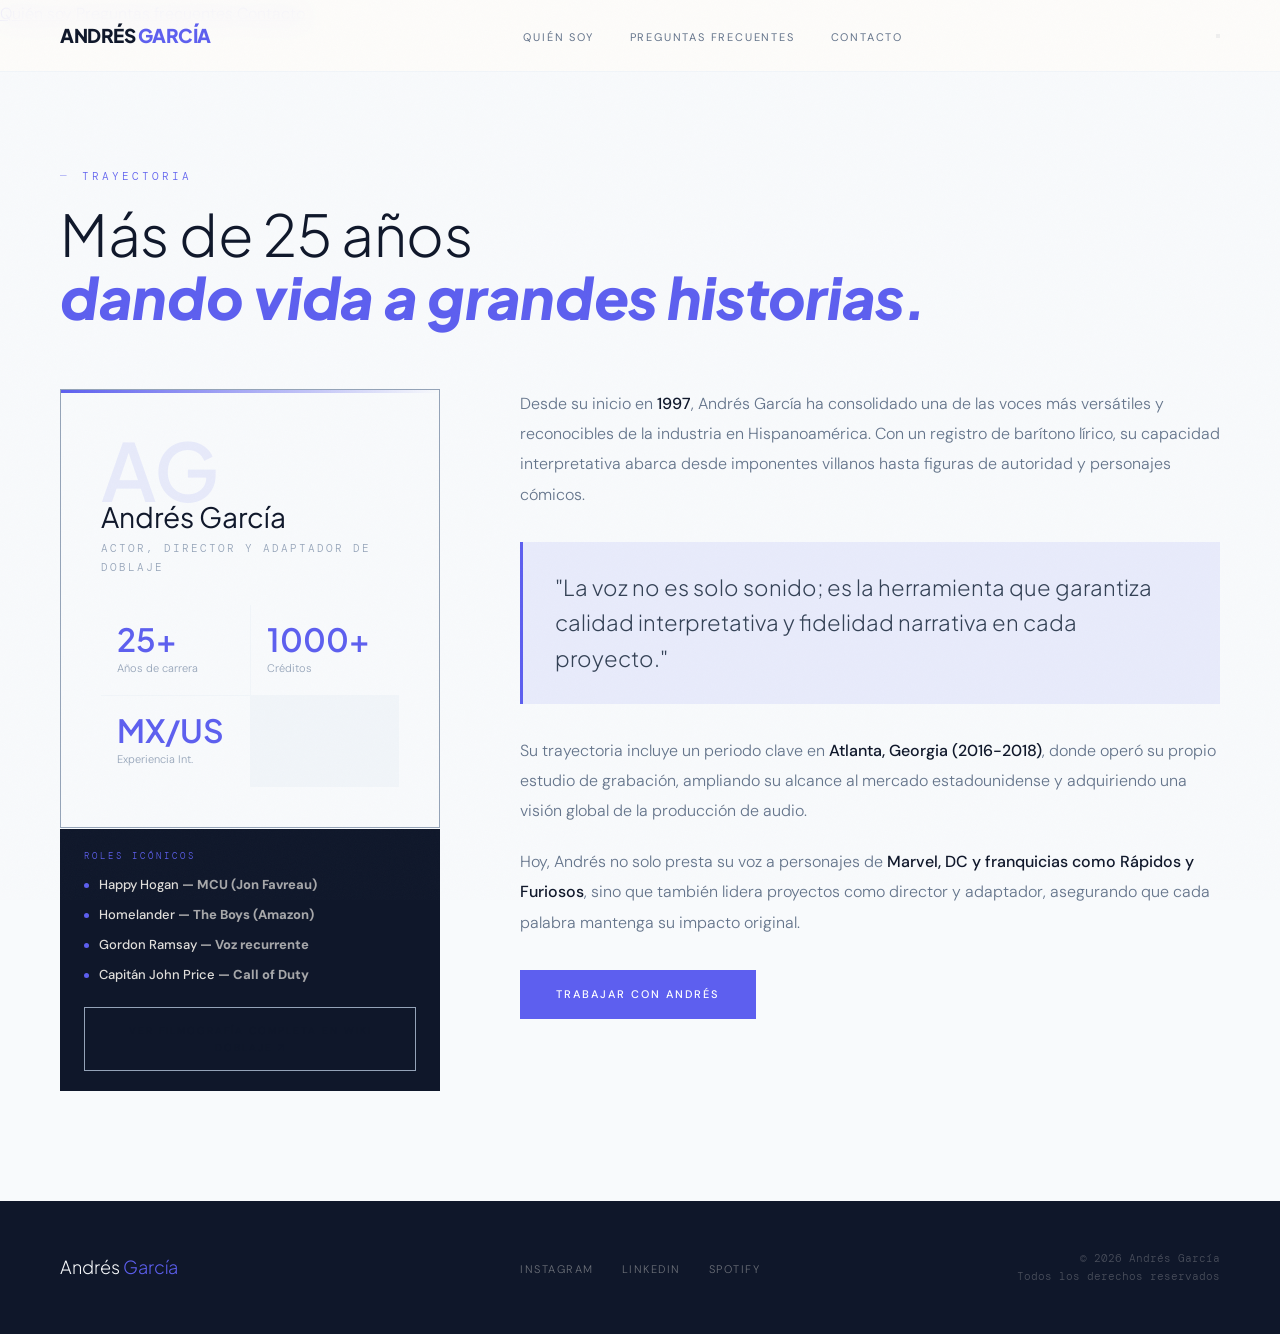
==== commit d169a517: "Update: Integrate Wiki Doblaje info and remove 'Ver Programas' buttons" ====
--- a/Pages/Acerca.html
+++ b/Pages/Acerca.html
@@ -1,165 +1,115 @@
 <!DOCTYPE html>
-<html>
-    <head>
-        <meta charset="UTF-8">
-        <meta name="viewport" content="width=device-width, initial-scale=1.0">
-        <title>Andrés García — Acerca de Mi</title>
-        <link rel="preconnect" href="https://fonts.googleapis.com">
-        <link rel="stylesheet" href="../Style/style.css">
-        <link href="https://fonts.googleapis.com/css2?family=Cormorant+Garamond:ital,wght@0,300;0,400;0,600;1,300;1,400&family=DM+Sans:wght@300;400;500&family=DM+Mono:wght@400&display=swap" rel="stylesheet">
-    </head>
+<html lang="es">
+<head>
+    <meta charset="UTF-8">
+    <meta name="viewport" content="width=device-width, initial-scale=1.0">
+    <title>Andrés García — Trayectoria Profesional</title>
+    <link rel="preconnect" href="https://fonts.googleapis.com">
+    <link rel="stylesheet" href="../Style/style.css">
+    <link href="https://fonts.googleapis.com/css2?family=Plus+Jakarta+Sans:ital,wght@0,300;0,400;0,600;0,800;1,400&family=DM+Sans:wght@300;400;500&family=DM+Mono:wght@400&display=swap" rel="stylesheet">
+</head>
+<body>
 
-    <body>
-    <!-- NAV -->
-    <nav id="main-nav">
-        <a href="../index.html" class="nav-name">Andrés <span>García</span></a>
-            <ul class="nav-links">
-                <li><a href="Faq.html">Preguntas frecuentes</a></li>
-                <li><a href="../index.html#contacto">Contacto</a></li>
-            </ul>
-              <!-- <a href="#servicios" class="nav-cta">Ver Programas</a> -->
-        <button class="nav-hamburger" id="hamburger" aria-label="Menú" onclick="toggleMenu()">
-            <span></span><span></span><span></span>
-        </button>
-    </nav>
+<!-- NAV -->
+<nav id="main-nav">
+  <a href="../index.html" class="nav-name">Andrés <span>García</span></a>
+  <ul class="nav-links">
+    <li><a href="Acerca.html">Quién soy</a></li>
+    <li><a href="Faq.html">Preguntas frecuentes</a></li>
+    <li><a href="../index.html#contacto">Contacto</a></li>
+  </ul>
+  <button class="nav-hamburger" id="hamburger" aria-label="Menú" onclick="toggleMenu()">
+    <span></span><span></span><span></span>
+  </button>
+</nav>
 
-    <!-- MOBILE MENU -->
-    <div class="mobile-menu" id="mobile-menu">
-    <a href="#quien"       onclick="closeMenu()">Quién soy</a>
-    <a href="#servicios"   onclick="closeMenu()">Servicios</a>
-    <a href="#metodo"      onclick="closeMenu()">Método</a>
-    <a href="#testimonios" onclick="closeMenu()">Resultados</a>
-    <a href="#contacto"    onclick="closeMenu()">Contacto</a>
-    <a href="#servicios" class="m-cta" onclick="closeMenu()">Ver Programas →</a>
+<!-- MOBILE MENU -->
+<div class="mobile-menu" id="mobile-menu">
+  <a href="Acerca.html" onclick="closeMenu()">Quién soy</a>
+  <a href="Faq.html"    onclick="closeMenu()">Preguntas frecuentes</a>
+  <a href="../index.html#contacto" onclick="closeMenu()">Contacto</a>
+</div>
+
+<!-- QUIÉN ES -->
+<section id="quien" class="reveal" style="padding-top: 140px;">
+  <div class="s-tag">Trayectoria</div>
+  <h2>Más de 25 años<br><em>dando vida a grandes historias.</em></h2>
+  
+  <div class="quien-grid">
+    <div>
+      <div class="quien-card">
+        <div class="quien-initial">AG</div>
+        <div class="quien-name">Andrés García</div>
+        <div class="quien-title">Actor, Director y Adaptador de Doblaje</div>
+        <div class="quien-stats">
+          <div class="qs">
+            <div class="qs-num">25+</div>
+            <div class="qs-label">Años de carrera</div>
+          </div>
+          <div class="qs">
+            <div class="qs-num">1000+</div>
+            <div class="qs-label">Créditos</div>
+          </div>
+          <div class="qs">
+            <div class="qs-num">MX/US</div>
+            <div class="qs-label">Experiencia Int.</div>
+          </div>
+        </div>
+      </div>
+      
+      <div class="cred-box">
+        <div class="cb-label">Roles Icónicos</div>
+        <div class="cb-items">
+          <div class="cb-item">
+            <div class="cb-dot"></div>
+            <div class="cb-text"><strong>Happy Hogan</strong> — MCU (Jon Favreau)</div>
+          </div>
+          <div class="cb-item">
+            <div class="cb-dot"></div>
+            <div class="cb-text"><strong>Homelander</strong> — The Boys (Amazon)</div>
+          </div>
+          <div class="cb-item">
+            <div class="cb-dot"></div>
+            <div class="cb-text"><strong>Gordon Ramsay</strong> — Voz recurrente</div>
+          </div>
+          <div class="cb-item">
+            <div class="cb-dot"></div>
+            <div class="cb-text"><strong>Capitán John Price</strong> — Call of Duty</div>
+          </div>
+        </div>
+        <a href="https://doblaje.fandom.com/es/wiki/Andr%C3%A9s_Garc%C3%ADa" target="_blank" class="btn-outline" style="margin-top:20px; display:block; text-align:center; font-size:10px;">Ver filmografía completa en Wiki Doblaje ↗</a>
+      </div>
     </div>
 
-    <!-- QUIÉN ES -->
-    <section id="quien" class="reveal">
-    <div class="s-tag">El instructor</div>
-    <h2>Treinta años<br><em>dentro del micrófono.</em></h2>
-    <div class="quien-grid">
-        <div>
-        <div class="quien-card">
-            <div class="quien-initial">AG</div>
-            <div class="quien-name">Andrés García</div>
-            <div class="quien-title">Actor de Doblaje · Instructor de Voz</div>
-            <div class="quien-stats">
-            <div class="qs">
-                <div class="qs-num">15+</div>
-                <div class="qs-label">Años en cabina</div>
-            </div>
-            <div class="qs">
-                <div class="qs-num">80+</div>
-                <div class="qs-label">Producciones</div>
-            </div>
-            <div class="qs">
-                <div class="qs-num">500+</div>
-                <div class="qs-label">Alumnos formados</div>
-            </div>
-            <div class="qs">
-                <div class="qs-num">100%</div>
-                <div class="qs-label">Online · Presencial</div>
-            </div>
-            </div>
-        </div>
-        <div class="cred-box">
-            <div class="cb-label">Créditos destacados</div>
-            <div class="cb-items">
-            <div class="cb-item">
-                <div class="cb-dot"></div>
-                <div class="cb-text"><strong>Happy Hogan</strong> — Universo Cinematográfico Marvel</div>
-            </div>
-            <div class="cb-item">
-                <div class="cb-dot"></div>
-                <div class="cb-text"><strong>Homelander</strong> — The Boys, Amazon Prime</div>
-            </div>
-            <div class="cb-item">
-                <div class="cb-dot"></div>
-                <div class="cb-text">+80 producciones de cine, series y animación</div>
-            </div>
-            </div>
-        </div>
-        </div>
+    <div class="quien-bio">
+      <p>
+        Desde su inicio en <strong>1997</strong>, Andrés García ha consolidado una de las voces más versátiles y reconocibles de la industria en Hispanoamérica. Con un registro de barítono lírico, su capacidad interpretativa abarca desde imponentes villanos hasta figuras de autoridad y personajes cómicos.
+      </p>
+      <div class="quien-pull">
+        "La voz no es solo sonido; es la herramienta que garantiza calidad interpretativa y fidelidad narrativa en cada proyecto."
+      </div>
+      <p>
+        Su trayectoria incluye un periodo clave en <strong>Atlanta, Georgia (2016-2018)</strong>, donde operó su propio estudio de grabación, ampliando su alcance al mercado estadounidense y adquiriendo una visión global de la producción de audio.
+      </p>
+      <p>
+        Hoy, Andrés no solo presta su voz a personajes de <strong>Marvel, DC y franquicias como Rápidos y Furiosos</strong>, sino que también lidera proyectos como director y adaptador, asegurando que cada palabra mantenga su impacto original.
+      </p>
+      <a href="../index.html#contacto" class="btn-primary" style="margin-top:12px;">Trabajar con Andrés</a>
+    </div>
+  </div>
+</section>
 
-        <div class="quien-bio">
-        <p>
-            Más de quince años frente a un micrófono profesional te enseñan algo que ningún libro puede: <em>cómo suena la diferencia entre una voz que conecta y una que no.</em>
-        </p>
-        <div class="quien-pull">
-            "No enseño a imitar voces de actor. Enseño a encontrar la tuya propia y hacerla funcionar para lo que tú necesitas comunicar."
-        </div>
-        <p>
-            La metodología que Andrés desarrolló nació de una observación simple: <strong>los problemas de comunicación que tenía frente al micrófono eran exactamente los mismos que tenía el emprendedor en su pitch, el youtuber en su intro y el maestro en su clase.</strong>
-        </p>
-        <p>
-            La técnica de doblaje profesional —respiración, articulación, proyección, ritmo— resulta ser el entrenamiento más eficiente para cualquier persona que necesite usar su voz como herramienta de trabajo. No importa si nunca has pisado una cabina de grabación.
-        </p>
-        <a href="#servicios" class="btn-primary" style="margin-top:12px;">Ver Programas</a>
-        </div>
-    </div>
-    </section>
+<!-- FOOTER -->
+<footer>
+  <div class="ft-name">Andrés <span>García</span></div>
+  <ul class="ft-links">
+    <li><a href="#">Instagram</a></li>
+    <li><a href="#">LinkedIn</a></li>
+    <li><a href="#">Spotify</a></li>
+  </ul>
+  <div class="ft-right">© 2026 Andrés García<br>Todos los derechos reservados</div>
+</footer>
 
-    <!-- FOOTER -->
-    <footer>
-        <div class="ft-name">Andrés <span>García</span></div>
-            <ul class="ft-links">
-                <li><a href="#">Instagram</a></li>
-                <li><a href="#">TikTok</a></li>
-                <li><a href="#">YouTube</a></li>
-                <li><a href="#">LinkedIn</a></li>
-                <li><a href="#">Spotify</a></li>
-            </ul>
-        <div class="ft-right">© 2026 Andrés García<br>Todos los derechos reservados</div>
-    </footer>
-
-
-        <script>
-
-        // ── NAV SCROLL ──
-        window.addEventListener('scroll', () => {
-        document.getElementById('main-nav').classList.toggle('scrolled', scrollY > 40);
-        });
-
-        // ── AUDIENCE TABS ──
-        function switchAudience(id, btn) {
-        document.querySelectorAll('.an-btn').forEach(b => b.classList.remove('active'));
-        document.querySelectorAll('.audience-panel').forEach(p => p.classList.remove('active'));
-        btn.classList.add('active');
-        document.getElementById('panel-' + id).classList.add('active');
-        }
-
-        // ── FAQ ──
-        function toggleFaq(btn) {
-        const item = btn.parentElement;
-        const isOpen = item.classList.contains('open');
-        document.querySelectorAll('.faq-item').forEach(i => i.classList.remove('open'));
-        if (!isOpen) item.classList.add('open');
-        }
-
-        // ── SCROLL REVEAL ──
-        const observer = new IntersectionObserver(entries => {
-        entries.forEach(e => { if (e.isIntersecting) e.target.classList.add('visible'); });
-        }, { threshold: 0.08 });
-        document.querySelectorAll('.reveal').forEach(el => observer.observe(el));
-
-        // ── MOBILE MENU ──
-        function toggleMenu() {
-        const menu = document.getElementById('mobile-menu');
-        const btn  = document.getElementById('hamburger');
-        menu.classList.toggle('open');
-        btn.classList.toggle('open');
-        document.body.style.overflow = menu.classList.contains('open') ? 'hidden' : '';
-        }
-        function closeMenu() {
-        document.getElementById('mobile-menu').classList.remove('open');
-        document.getElementById('hamburger').classList.remove('open');
-        document.body.style.overflow = '';
-        }
-        // Close menu on resize to desktop
-        window.addEventListener('resize', () => {
-        if (window.innerWidth > 768) closeMenu();
-        });
-        </script>
-
-    </body>
+<script src="../Script/main.js"></script>
+</body>
 </html>
--- a/Style/style.css
+++ b/Style/style.css
@@ -1,16 +1,16 @@
 :root {
-  --ink:     #1A1A22;
-  --ink-2:   #2E2E3A;
-  --slate:   #3D4860;
-  --slate-l: #5A6880;
-  --copper:  #B5714A;
-  --copper-l:#D4916A;
-  --copper-dim: rgba(181,113,74,0.12);
-  --cream:   #F7F4EE;
-  --cream-2: #EDEAE2;
-  --cream-3: #E2DDD4;
-  --muted:   #8A8680;
-  --white:   #FDFCFA;
+  --ink:     #0F172A;
+  --ink-2:   #1E293B;
+  --slate:   #334155;
+  --slate-l: #64748B;
+  --primary: #5D5FEF;
+  --primary-l:#7E7FF4;
+  --primary-dim: rgba(93, 95, 239, 0.1);
+  --mint:    #D1FAE5;
+  --bg-main: #F8FAFC;
+  --bg-alt:  #F1F5F9;
+  --muted:   #94A3B8;
+  --white:   #FFFFFF;
   --fs-xs:   11px;
   --fs-sm:   13px;
   --fs-base: 16px;
@@ -22,7 +22,7 @@
 html { scroll-behavior: smooth; font-size: 16px; }
 
 body {
-  background: var(--white);
+  background: var(--bg-main);
   color: var(--ink);
   font-family: 'DM Sans', sans-serif;
   font-weight: 300;
@@ -48,18 +48,19 @@
   display: flex; align-items: center; justify-content: space-between;
   background: rgba(253,252,250,0.92);
   backdrop-filter: blur(12px);
-  border-bottom: 1px solid var(--cream-2);
+  border-bottom: 1px solid var(--bg-alt);
   transition: box-shadow 0.3s;
 }
 nav.scrolled { box-shadow: 0 2px 24px rgba(26,26,34,0.06); }
 
 .nav-name {
-  font-family: 'Cormorant Garamond', serif;
-  font-size: 19px; font-weight: 400;
-  letter-spacing: 0.5px;
+  font-family: 'Plus Jakarta Sans', sans-serif;
+  font-size: 19px; font-weight: 800;
+  letter-spacing: -0.5px;
   color: var(--ink); text-decoration: none;
-}
-.nav-name span { color: var(--copper); }
+  text-transform: uppercase;
+}
+.nav-name span { color: var(--primary); }
 
 .nav-links { display: flex; gap: 36px; list-style: none; }
 .nav-links a {
@@ -67,10 +68,10 @@
   font-size: var(--fs-xs); letter-spacing: 1.8px; text-transform: uppercase;
   font-weight: 400; transition: color 0.25s;
 }
-.nav-links a:hover { color: var(--copper); }
+.nav-links a:hover { color: var(--primary); }
 
 .nav-cta {
-  background: var(--ink); color: var(--cream);
+  background: var(--ink); color: var(--bg-main);
   padding: 11px 26px; text-decoration: none;
   font-size: var(--fs-xs); letter-spacing: 2px; text-transform: uppercase;
   font-weight: 500; transition: background 0.25s, transform 0.2s;
@@ -93,7 +94,9 @@
 }
 
 .hero-right {
-  background: var(--ink);
+  background: linear-gradient(rgba(15, 23, 42, 0.4), rgba(15, 23, 42, 0.4)), url('../Images/Front.jpg');
+  background-size: cover;
+  background-position: center;
   position: relative; overflow: hidden;
   display: flex; align-items: center; justify-content: center;
 }
@@ -137,27 +140,27 @@
 }
 .cred-label {
   font-size: 9px; letter-spacing: 3px; text-transform: uppercase;
-  color: var(--copper); display: block; margin-bottom: 8px;
+  color: var(--primary); display: block; margin-bottom: 8px;
   font-family: 'DM Mono', monospace;
 }
 .cred-names {
-  font-family: 'Cormorant Garamond', serif;
-  font-size: 15px; font-style: italic;
+  font-family: 'Plus Jakarta Sans', sans-serif;
+  font-size: 15px; 
   color: rgba(247,244,238,0.7); line-height: 1.6;
 }
 
 .hero-eyebrow {
   font-size: var(--fs-xs); letter-spacing: 3px; text-transform: uppercase;
-  color: var(--copper); margin-bottom: 28px;
+  color: var(--primary); margin-bottom: 28px;
   display: flex; align-items: center; gap: 14px;
   font-family: 'DM Mono', monospace;
 }
 .hero-eyebrow::before {
-  content: ''; width: 32px; height: 1px; background: var(--copper);
+  content: ''; width: 32px; height: 1px; background: var(--primary);
 }
 
 h1 {
-  font-family: 'Cormorant Garamond', serif;
+  font-family: 'Plus Jakarta Sans', sans-serif;
   font-size: clamp(48px, 5.5vw, 80px);
   font-weight: 300; line-height: 1.05;
   letter-spacing: -0.5px;
@@ -167,23 +170,23 @@
   font-weight: 600; display: block;
   color: var(--slate);
 }
-h1 em {
-  font-style: italic; color: var(--copper);
+h1 em { font-weight: 800;
+   color: var(--primary);
   display: block;
 }
 
 .hero-tagline {
-  font-family: 'Cormorant Garamond', serif;
-  font-size: 20px; font-style: italic;
+  font-family: 'Plus Jakarta Sans', sans-serif;
+  font-size: 20px; 
   color: var(--muted); margin: 24px 0 40px;
   line-height: 1.6; max-width: 400px;
-  border-left: 2px solid var(--copper-dim);
+  border-left: 2px solid var(--primary-dim);
   padding-left: 20px;
 }
 
 .hero-btns { display: flex; gap: 14px; flex-wrap: wrap; }
 .btn-primary {
-  background: var(--copper); color: var(--white);
+  background: var(--primary); color: var(--white);
   padding: 15px 36px; border: none; cursor: pointer;
   font-family: 'DM Sans', sans-serif;
   font-size: var(--fs-xs); font-weight: 500;
@@ -192,32 +195,32 @@
   transition: background 0.25s, transform 0.2s, box-shadow 0.3s;
 }
 .btn-primary:hover {
-  background: var(--copper-l);
+  background: var(--primary-l);
   transform: translateY(-2px);
   box-shadow: 0 8px 28px rgba(181,113,74,0.3);
 }
 .btn-outline {
   background: transparent; color: var(--ink);
   padding: 14px 36px;
-  border: 1px solid var(--cream-3);
+  border: 1px solid var(--muted);
   cursor: pointer; font-family: 'DM Sans', sans-serif;
   font-size: var(--fs-xs); letter-spacing: 2px; text-transform: uppercase;
   text-decoration: none; display: inline-block;
   transition: border-color 0.25s, color 0.25s;
 }
-.btn-outline:hover { border-color: var(--copper); color: var(--copper); }
+.btn-outline:hover { border-color: var(--primary); color: var(--primary); }
 
 /* Use cases strip */
 .use-strip {
   margin-top: 56px; padding-top: 32px;
-  border-top: 1px solid var(--cream-2);
+  border-top: 1px solid var(--bg-alt);
   display: flex; gap: 28px; flex-wrap: wrap;
 }
-.use-item {
+.use-item { font-weight: 800;
   display: flex; align-items: center; gap: 8px;
 }
 .use-dot {
-  width: 6px; height: 6px; background: var(--copper);
+  width: 6px; height: 6px; background: var(--primary);
   border-radius: 50%; flex-shrink: 0;
 }
 .use-text {
@@ -229,37 +232,37 @@
 section { padding: 110px 60px; }
 .s-tag {
   font-size: var(--fs-xs); letter-spacing: 3px; text-transform: uppercase;
-  color: var(--copper); margin-bottom: 16px;
+  color: var(--primary); margin-bottom: 16px;
   font-family: 'DM Mono', monospace;
   display: flex; align-items: center; gap: 12px;
 }
 .s-tag::before { content: '—'; opacity: 0.5; }
 
 h2 {
-  font-family: 'Cormorant Garamond', serif;
+  font-family: 'Plus Jakarta Sans', sans-serif;
   font-size: clamp(36px, 4.5vw, 60px);
   font-weight: 300; line-height: 1.1;
   letter-spacing: -0.3px;
   margin-bottom: 20px;
 }
-h2 em { font-style: italic; color: var(--copper); }
+h2 em { font-weight: 800;  color: var(--primary); }
 h2 strong { font-weight: 600; }
 
 /* ── PROBLEMA / PROPUESTA ── */
 #problema {
   background: var(--ink);
-  color: var(--cream);
+  color: var(--bg-main);
   display: grid; grid-template-columns: 1fr 1fr;
   gap: 100px; align-items: center;
 }
-#problema h2 { color: var(--cream); }
-#problema h2 em { color: var(--copper-l); }
-#problema .s-tag { color: var(--copper-l); }
+#problema h2 { color: var(--bg-main); }
+#problema h2 em { font-weight: 800; color: var(--primary-l); }
+#problema .s-tag { color: var(--primary-l); }
 #problema .s-tag::before { color: rgba(212,145,106,0.4); }
 
 .problema-intro {
-  font-family: 'Cormorant Garamond', serif;
-  font-size: 22px; font-style: italic;
+  font-family: 'Plus Jakarta Sans', sans-serif;
+  font-size: 22px; 
   color: rgba(247,244,238,0.6); line-height: 1.7;
   margin-bottom: 32px;
 }
@@ -286,9 +289,9 @@
 }
 .uc-icon { font-size: 28px; margin-bottom: 16px; display: block; }
 .uc-title {
-  font-family: 'Cormorant Garamond', serif;
+  font-family: 'Plus Jakarta Sans', sans-serif;
   font-size: 20px; font-weight: 600;
-  color: var(--cream); margin-bottom: 8px;
+  color: var(--bg-main); margin-bottom: 8px;
   line-height: 1.2;
 }
 .uc-desc {
@@ -299,36 +302,36 @@
   margin-top: 14px; padding-top: 14px;
   border-top: 1px solid rgba(255,255,255,0.06);
   font-size: var(--fs-xs); letter-spacing: 1.5px; text-transform: uppercase;
-  color: var(--copper);
+  color: var(--primary);
   font-family: 'DM Mono', monospace;
 }
 
 /* ── QUIÉN ES ── */
-#quien { background: var(--cream); }
+#quien { background: var(--bg-main); }
 .quien-grid {
   display: grid; grid-template-columns: 380px 1fr;
   gap: 80px; align-items: start;
   margin-top: 60px;
 }
 .quien-card {
-  background: var(--white);
-  border: 1px solid var(--cream-3);
+  background: var(--bg-main);
+  border: 1px solid var(--muted);
   padding: 40px;
   position: relative;
 }
 .quien-card::before {
   content: '';
   position: absolute; top: 0; left: 0; right: 0; height: 3px;
-  background: linear-gradient(to right, var(--copper), transparent);
+  background: linear-gradient(to right, var(--primary), transparent);
 }
 .quien-initial {
-  font-family: 'Cormorant Garamond', serif;
+  font-family: 'Plus Jakarta Sans', sans-serif;
   font-size: 80px; font-weight: 600;
-  color: var(--copper-dim); line-height: 1;
+  color: var(--primary-dim); line-height: 1;
   margin-bottom: -10px;
 }
 .quien-name {
-  font-family: 'Cormorant Garamond', serif;
+  font-family: 'Plus Jakarta Sans', sans-serif;
   font-size: 28px; font-weight: 400;
   color: var(--ink); line-height: 1.2; margin-bottom: 6px;
 }
@@ -339,16 +342,16 @@
 }
 .quien-stats {
   display: grid; grid-template-columns: 1fr 1fr;
-  gap: 1px; background: var(--cream-2);
+  gap: 1px; background: var(--bg-alt);
   margin-top: 28px;
 }
 .qs {
-  background: var(--white); padding: 18px 16px;
+  background: var(--bg-main); padding: 18px 16px;
 }
 .qs-num {
-  font-family: 'Cormorant Garamond', serif;
+  font-family: 'Plus Jakarta Sans', sans-serif;
   font-size: 32px; font-weight: 600;
-  color: var(--copper); line-height: 1;
+  color: var(--primary); line-height: 1;
 }
 .qs-label { font-size: 11px; color: var(--muted); margin-top: 4px; }
 
@@ -358,14 +361,14 @@
 }
 .cb-label {
   font-size: 9px; letter-spacing: 3px; text-transform: uppercase;
-  color: var(--copper); margin-bottom: 10px;
+  color: var(--primary); margin-bottom: 10px;
   font-family: 'DM Mono', monospace;
 }
 .cb-items { display: flex; flex-direction: column; gap: 8px; }
-.cb-item {
+.cb-item { font-weight: 800;
   display: flex; align-items: center; gap: 10px;
 }
-.cb-dot { width: 5px; height: 5px; background: var(--copper); border-radius: 50%; flex-shrink: 0; }
+.cb-dot { width: 5px; height: 5px; background: var(--primary); border-radius: 50%; flex-shrink: 0; }
 .cb-text { font-size: 13px; color: rgba(247,244,238,0.65); }
 .cb-text strong { color: rgba(247,244,238,0.9); font-weight: 500; }
 
@@ -374,26 +377,26 @@
   line-height: 1.9; margin-bottom: 20px;
 }
 .quien-bio p strong { color: var(--ink); font-weight: 500; }
-.quien-bio p em {
-  font-family: 'Cormorant Garamond', serif;
-  font-style: italic; font-size: 18px; color: var(--copper);
+.quien-bio p em { font-weight: 800;
+  font-family: 'Plus Jakarta Sans', sans-serif;
+   font-size: 18px; color: var(--primary);
 }
 
 .quien-pull {
   margin: 32px 0;
   padding: 28px 32px;
-  background: var(--copper-dim);
-  border-left: 3px solid var(--copper);
-  font-family: 'Cormorant Garamond', serif;
-  font-size: 22px; font-style: italic;
+  background: var(--primary-dim);
+  border-left: 3px solid var(--primary);
+  font-family: 'Plus Jakarta Sans', sans-serif;
+  font-size: 22px; 
   color: var(--slate); line-height: 1.6;
 }
 
 /* ── SERVICIOS ── */
-#servicios { background: var(--white); }
+#servicios { background: var(--bg-main); }
 .audience-nav {
   display: flex; gap: 0; margin: 48px 0 0;
-  border-bottom: 1px solid var(--cream-2);
+  border-bottom: 1px solid var(--bg-alt);
 }
 .an-btn {
   background: none; border: none; cursor: pointer;
@@ -405,9 +408,9 @@
 }
 .an-btn::after {
   content: ''; position: absolute; bottom: -1px; left: 0; right: 0; height: 2px;
-  background: var(--copper); transform: scaleX(0); transition: transform 0.3s;
-}
-.an-btn.active { color: var(--copper); }
+  background: var(--primary); transform: scaleX(0); transition: transform 0.3s;
+}
+.an-btn.active { color: var(--primary); }
 .an-btn.active::after { transform: scaleX(1); }
 
 .audience-panel { display: none; padding: 48px 0 0; }
@@ -418,7 +421,7 @@
   gap: 60px; margin-bottom: 40px; align-items: start;
 }
 .pi-head {
-  font-family: 'Cormorant Garamond', serif;
+  font-family: 'Plus Jakarta Sans', sans-serif;
   font-size: 26px; font-weight: 300; line-height: 1.3;
   color: var(--slate);
 }
@@ -427,21 +430,21 @@
 
 .services-grid {
   display: grid; grid-template-columns: repeat(3, 1fr);
-  gap: 2px; background: var(--cream-2);
+  gap: 2px; background: var(--bg-alt);
 }
 .svc-card {
-  background: var(--white); padding: 36px 32px;
+  background: var(--bg-main); padding: 36px 32px;
   transition: background 0.25s;
   position: relative;
 }
-.svc-card:hover { background: var(--cream); }
+.svc-card:hover { background: var(--bg-main); }
 .svc-num {
   font-family: 'DM Mono', monospace;
-  font-size: 11px; color: var(--copper);
+  font-size: 11px; color: var(--primary);
   margin-bottom: 20px; opacity: 0.7;
 }
 .svc-name {
-  font-family: 'Cormorant Garamond', serif;
+  font-family: 'Plus Jakarta Sans', sans-serif;
   font-size: 22px; font-weight: 600;
   line-height: 1.2; margin-bottom: 12px;
   color: var(--ink);
@@ -453,24 +456,24 @@
 .svc-tags { display: flex; flex-wrap: wrap; gap: 6px; }
 .svc-tag {
   font-size: 10px; letter-spacing: 1.2px; text-transform: uppercase;
-  padding: 5px 10px; background: var(--cream-2);
+  padding: 5px 10px; background: var(--bg-alt);
   color: var(--muted); font-family: 'DM Mono', monospace;
 }
 
 /* Featured service highlight */
 .svc-card.featured {
-  background: var(--ink); color: var(--cream);
+  background: var(--ink); color: var(--bg-main);
 }
 .svc-card.featured:hover { background: var(--ink-2); }
-.svc-card.featured .svc-name { color: var(--cream); }
+.svc-card.featured .svc-name { color: var(--bg-main); }
 .svc-card.featured .svc-desc { color: rgba(247,244,238,0.5); }
 .svc-card.featured .svc-tag {
   background: rgba(255,255,255,0.06);
   color: rgba(247,244,238,0.5);
 }
-.svc-card.featured .svc-num { color: var(--copper); }
+.svc-card.featured .svc-num { color: var(--primary); }
 .svc-badge {
-  display: inline-block; background: var(--copper);
+  display: inline-block; background: var(--primary);
   color: var(--white); font-size: 9px;
   letter-spacing: 2px; text-transform: uppercase;
   padding: 4px 10px; margin-bottom: 14px;
@@ -479,17 +482,17 @@
 
 .svc-link {
   display: inline-flex; align-items: center; gap: 6px;
-  margin-top: 20px; color: var(--copper);
+  margin-top: 20px; color: var(--primary);
   font-size: var(--fs-xs); letter-spacing: 1.5px; text-transform: uppercase;
   text-decoration: none; transition: gap 0.25s;
   font-family: 'DM Sans', sans-serif;
 }
 .svc-link:hover { gap: 10px; }
-.svc-card.featured .svc-link { color: var(--copper-l); }
+.svc-card.featured .svc-link { color: var(--primary-l); }
 
 /* ── MÉTODO ── */
 #metodo {
-  background: var(--cream);
+  background: var(--bg-main);
   overflow: hidden;
 }
 .metodo-intro {
@@ -505,7 +508,7 @@
 .steps-row::before {
   content: '';
   position: absolute; top: 28px; left: 10%; right: 10%; height: 1px;
-  background: linear-gradient(to right, var(--cream-3), var(--copper), var(--cream-3));
+  background: linear-gradient(to right, var(--muted), var(--primary), var(--muted));
   z-index: 0;
 }
 .step {
@@ -514,33 +517,33 @@
 }
 .step-num {
   width: 56px; height: 56px;
-  background: var(--white); border: 1px solid var(--cream-3);
+  background: var(--bg-main); border: 1px solid var(--muted);
   border-radius: 50%;
   display: flex; align-items: center; justify-content: center;
   margin: 0 auto 24px;
-  font-family: 'Cormorant Garamond', serif;
-  font-size: 22px; font-weight: 600; color: var(--copper);
+  font-family: 'Plus Jakarta Sans', sans-serif;
+  font-size: 22px; font-weight: 600; color: var(--primary);
   transition: background 0.3s, border-color 0.3s;
 }
 .step:hover .step-num {
-  background: var(--copper); color: var(--white);
-  border-color: var(--copper);
+  background: var(--primary); color: var(--white);
+  border-color: var(--primary);
 }
 .step-title {
-  font-family: 'Cormorant Garamond', serif;
+  font-family: 'Plus Jakarta Sans', sans-serif;
   font-size: 18px; font-weight: 600;
   margin-bottom: 10px; color: var(--ink);
 }
 .step-desc { font-size: 13px; color: var(--muted); line-height: 1.7; }
 
 /* ── TESTIMONIOS ── */
-#testimonios { background: var(--white); }
+#testimonios { background: var(--bg-main); }
 .testi-layout {
   display: grid; grid-template-columns: 1fr 1fr;
-  gap: 2px; margin-top: 56px; background: var(--cream-2);
+  gap: 2px; margin-top: 56px; background: var(--bg-alt);
 }
 .testi-card {
-  background: var(--white); padding: 44px;
+  background: var(--bg-main); padding: 44px;
   position: relative;
 }
 .testi-card:first-child {
@@ -548,14 +551,14 @@
   background: var(--ink);
 }
 .testi-mark {
-  font-family: 'Cormorant Garamond', serif;
-  font-size: 60px; color: var(--copper);
+  font-family: 'Plus Jakarta Sans', sans-serif;
+  font-size: 60px; color: var(--primary);
   opacity: 0.3; line-height: 1; margin-bottom: 8px;
 }
 .testi-card:first-child .testi-mark { opacity: 0.5; }
 .testi-q {
-  font-family: 'Cormorant Garamond', serif;
-  font-size: 20px; font-style: italic;
+  font-family: 'Plus Jakarta Sans', sans-serif;
+  font-size: 20px; 
   line-height: 1.7; margin-bottom: 28px;
   color: var(--slate);
 }
@@ -568,10 +571,10 @@
 }
 .testi-av {
   width: 44px; height: 44px;
-  background: var(--cream-2);
+  background: var(--bg-alt);
   display: flex; align-items: center; justify-content: center;
   font-size: 18px; flex-shrink: 0;
-  border: 1px solid var(--cream-3);
+  border: 1px solid var(--muted);
 }
 .testi-card:first-child .testi-av {
   background: rgba(255,255,255,0.08);
@@ -584,12 +587,12 @@
 .testi-context {
   display: inline-block; margin-bottom: 20px;
   font-size: 9px; letter-spacing: 2px; text-transform: uppercase;
-  color: var(--copper); font-family: 'DM Mono', monospace;
-  padding: 4px 10px; background: var(--copper-dim);
+  color: var(--primary); font-family: 'DM Mono', monospace;
+  padding: 4px 10px; background: var(--primary-dim);
 }
 
 /* ── FAQ ── */
-#faq { background: var(--cream); }
+#faq { background: var(--bg-main); }
 .faq-wrap {
   display: grid; grid-template-columns: 1fr 2fr;
   gap: 80px; margin-top: 60px; align-items: start;
@@ -597,8 +600,8 @@
 .faq-aside p { font-size: 15px; color: var(--muted); line-height: 1.8; margin-top: 20px; }
 .faq-aside .btn-outline { margin-top: 28px; display: inline-block; }
 
-.faq-item {
-  border-bottom: 1px solid var(--cream-3);
+.faq-item { font-weight: 800;
+  border-bottom: 1px solid var(--muted);
 }
 .faq-q {
   width: 100%; background: none; border: none; cursor: pointer;
@@ -608,16 +611,16 @@
   font-family: 'DM Sans', sans-serif; font-size: 15px;
   font-weight: 400; transition: color 0.25s;
 }
-.faq-q:hover { color: var(--copper); }
+.faq-q:hover { color: var(--primary); }
 .faq-icon {
   flex-shrink: 0; margin-top: 2px;
   width: 22px; height: 22px;
-  border: 1px solid var(--cream-3);
+  border: 1px solid var(--muted);
   display: flex; align-items: center; justify-content: center;
-  font-size: 16px; color: var(--copper);
+  font-size: 16px; color: var(--primary);
   transition: transform 0.3s, border-color 0.3s;
 }
-.faq-item.open .faq-icon { transform: rotate(45deg); border-color: var(--copper); }
+.faq-item.open .faq-icon { transform: rotate(45deg); border-color: var(--primary); }
 .faq-a {
   max-height: 0; overflow: hidden;
   transition: max-height 0.4s ease, padding 0.3s;
@@ -627,7 +630,7 @@
 
 /* ── CTA BAND ── */
 #cta-band {
-  background: var(--copper);
+  background: var(--primary);
   padding: 90px 60px;
   display: grid; grid-template-columns: 1fr auto;
   gap: 60px; align-items: center;
@@ -646,16 +649,16 @@
   border: 1px solid rgba(255,255,255,0.1); border-radius: 50%;
 }
 .cta-text h2 {
-  font-family: 'Cormorant Garamond', serif;
+  font-family: 'Plus Jakarta Sans', sans-serif;
   font-size: clamp(32px, 4vw, 52px);
   font-weight: 300; color: var(--white);
   line-height: 1.1; margin-bottom: 16px;
 }
-.cta-text h2 em { font-style: italic; }
+.cta-text h2 em { font-weight: 800;  }
 .cta-text h2 strong { font-weight: 600; }
 .cta-text p { color: rgba(255,255,255,0.7); font-size: 16px; }
 .btn-white {
-  background: var(--white); color: var(--copper);
+  background: var(--bg-main); color: var(--primary);
   padding: 18px 44px; text-decoration: none;
   font-family: 'DM Sans', sans-serif;
   font-size: var(--fs-xs); font-weight: 500;
@@ -663,23 +666,23 @@
   white-space: nowrap; transition: background 0.25s, transform 0.2s;
   display: inline-block;
 }
-.btn-white:hover { background: var(--cream); transform: translateY(-2px); }
+.btn-white:hover { background: var(--bg-main); transform: translateY(-2px); }
 
 /* ── CONTACTO ── */
-#contacto { background: var(--white); }
+#contacto { background: var(--bg-main); }
 .contact-wrap {
   display: grid; grid-template-columns: 1fr 1fr;
   gap: 80px; margin-top: 60px;
 }
 .contact-paths { display: flex; flex-direction: column; gap: 10px; }
-.cp-item {
+.cp-item { font-weight: 800;
   display: flex; align-items: center; gap: 16px;
-  padding: 20px 24px; background: var(--cream);
-  border: 1px solid var(--cream-2);
+  padding: 20px 24px; background: var(--bg-main);
+  border: 1px solid var(--bg-alt);
   cursor: pointer; text-decoration: none;
   transition: border-color 0.25s, background 0.25s;
 }
-.cp-item:hover { border-color: var(--copper); background: var(--white); }
+.cp-item:hover { border-color: var(--primary); background: var(--bg-main); }
 .cp-icon { font-size: 22px; flex-shrink: 0; }
 .cp-label {
   font-size: 9px; letter-spacing: 2px; text-transform: uppercase;
@@ -697,7 +700,7 @@
 .cf-group input,
 .cf-group select,
 .cf-group textarea {
-  background: var(--cream); border: 1px solid var(--cream-3);
+  background: var(--bg-main); border: 1px solid var(--muted);
   color: var(--ink); padding: 14px 16px;
   font-family: 'DM Sans', sans-serif; font-size: 14px;
   outline: none; transition: border-color 0.25s, background 0.25s;
@@ -706,7 +709,7 @@
 .cf-group input:focus,
 .cf-group select:focus,
 .cf-group textarea:focus {
-  border-color: var(--copper); background: var(--white);
+  border-color: var(--primary); background: var(--bg-main);
 }
 .cf-group textarea { resize: vertical; min-height: 100px; }
 
@@ -717,10 +720,10 @@
   align-items: center; gap: 40px;
 }
 .ft-name {
-  font-family: 'Cormorant Garamond', serif;
-  font-size: 18px; color: var(--cream);
-}
-.ft-name span { color: var(--copper); }
+  font-family: 'Plus Jakarta Sans', sans-serif;
+  font-size: 18px; color: var(--bg-main);
+}
+.ft-name span { color: var(--primary); }
 .ft-links {
   display: flex; gap: 28px; justify-content: center; list-style: none;
 }
@@ -729,7 +732,7 @@
   font-size: var(--fs-xs); letter-spacing: 1.5px; text-transform: uppercase;
   transition: color 0.25s;
 }
-.ft-links a:hover { color: var(--copper); }
+.ft-links a:hover { color: var(--primary); }
 .ft-right {
   text-align: right; font-size: 11px;
   color: rgba(247,244,238,0.25);
@@ -748,8 +751,8 @@
 
 /* ── SCROLLBAR ── */
 ::-webkit-scrollbar { width: 3px; }
-::-webkit-scrollbar-track { background: var(--cream); }
-::-webkit-scrollbar-thumb { background: var(--copper); }
+::-webkit-scrollbar-track { background: var(--bg-main); }
+::-webkit-scrollbar-thumb { background: var(--primary); }
 
 /* ════════════════════════════════
    RESPONSIVE — TABLET (≤ 1024px)
@@ -822,21 +825,21 @@
     backdrop-filter: blur(16px);
     z-index: 99; padding: 32px 28px;
     flex-direction: column; gap: 0;
-    border-top: 1px solid var(--cream-2);
+    border-top: 1px solid var(--bg-alt);
     overflow-y: auto;
   }
   .mobile-menu.open { display: flex; }
   .mobile-menu a {
     display: block; padding: 18px 0;
-    border-bottom: 1px solid var(--cream-2);
+    border-bottom: 1px solid var(--bg-alt);
     text-decoration: none; color: var(--ink);
-    font-size: 24px; font-family: 'Cormorant Garamond', serif;
+    font-size: 24px; font-family: 'Plus Jakarta Sans', sans-serif;
     font-weight: 300; transition: color 0.2s;
   }
-  .mobile-menu a:hover { color: var(--copper); }
+  .mobile-menu a:hover { color: var(--primary); }
   .mobile-menu .m-cta {
     display: block; margin-top: 28px;
-    background: var(--copper); color: var(--white) !important;
+    background: var(--primary); color: var(--white) !important;
     text-align: center; padding: 16px;
     font-family: 'DM Sans', sans-serif;
     font-size: 11px; letter-spacing: 2px; text-transform: uppercase;
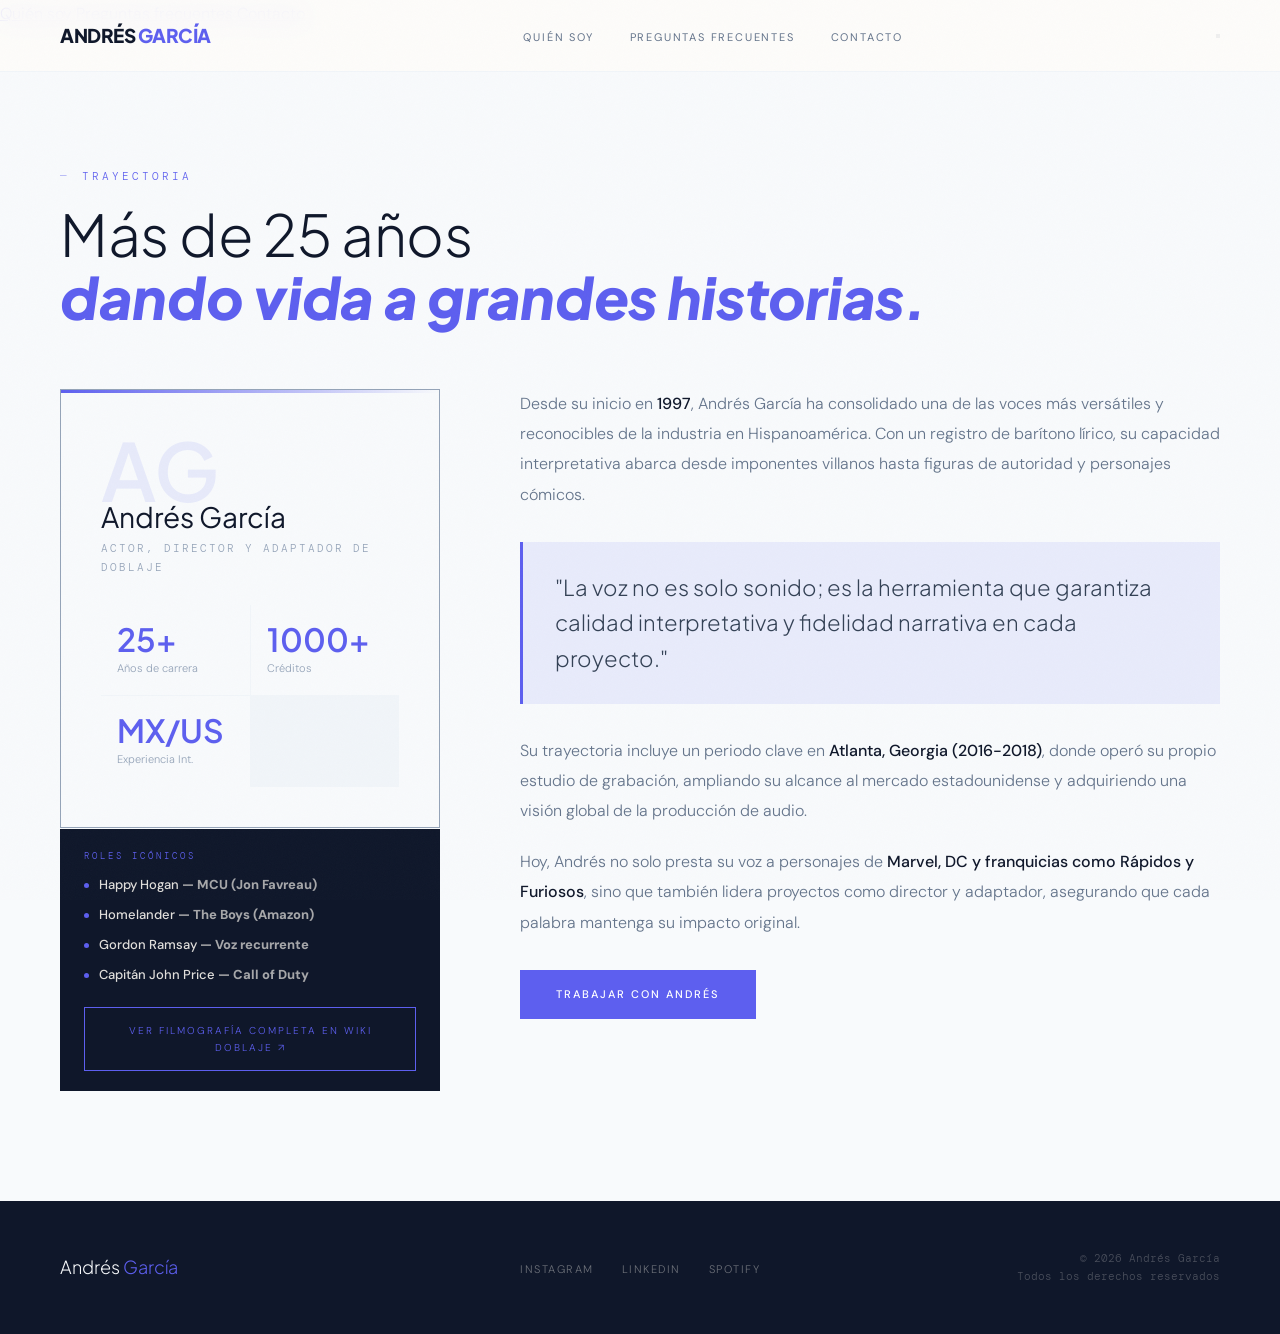
==== commit 63729613: "Final tweaks: WhatsApp contact on FAQ and Wiki Doblaje button visibility" ====
--- a/Pages/Acerca.html
+++ b/Pages/Acerca.html
@@ -77,7 +77,7 @@
             <div class="cb-text"><strong>Capitán John Price</strong> — Call of Duty</div>
           </div>
         </div>
-        <a href="https://doblaje.fandom.com/es/wiki/Andr%C3%A9s_Garc%C3%ADa" target="_blank" class="btn-outline" style="margin-top:20px; display:block; text-align:center; font-size:10px;">Ver filmografía completa en Wiki Doblaje ↗</a>
+        <a href="https://doblaje.fandom.com/es/wiki/Andr%C3%A9s_Garc%C3%ADa" target="_blank" class="btn-outline" style="margin-top:20px; display:block; text-align:center; font-size:10px; border: 1px solid var(--primary); color: var(--primary);">Ver filmografía completa en Wiki Doblaje ↗</a>
       </div>
     </div>
 
